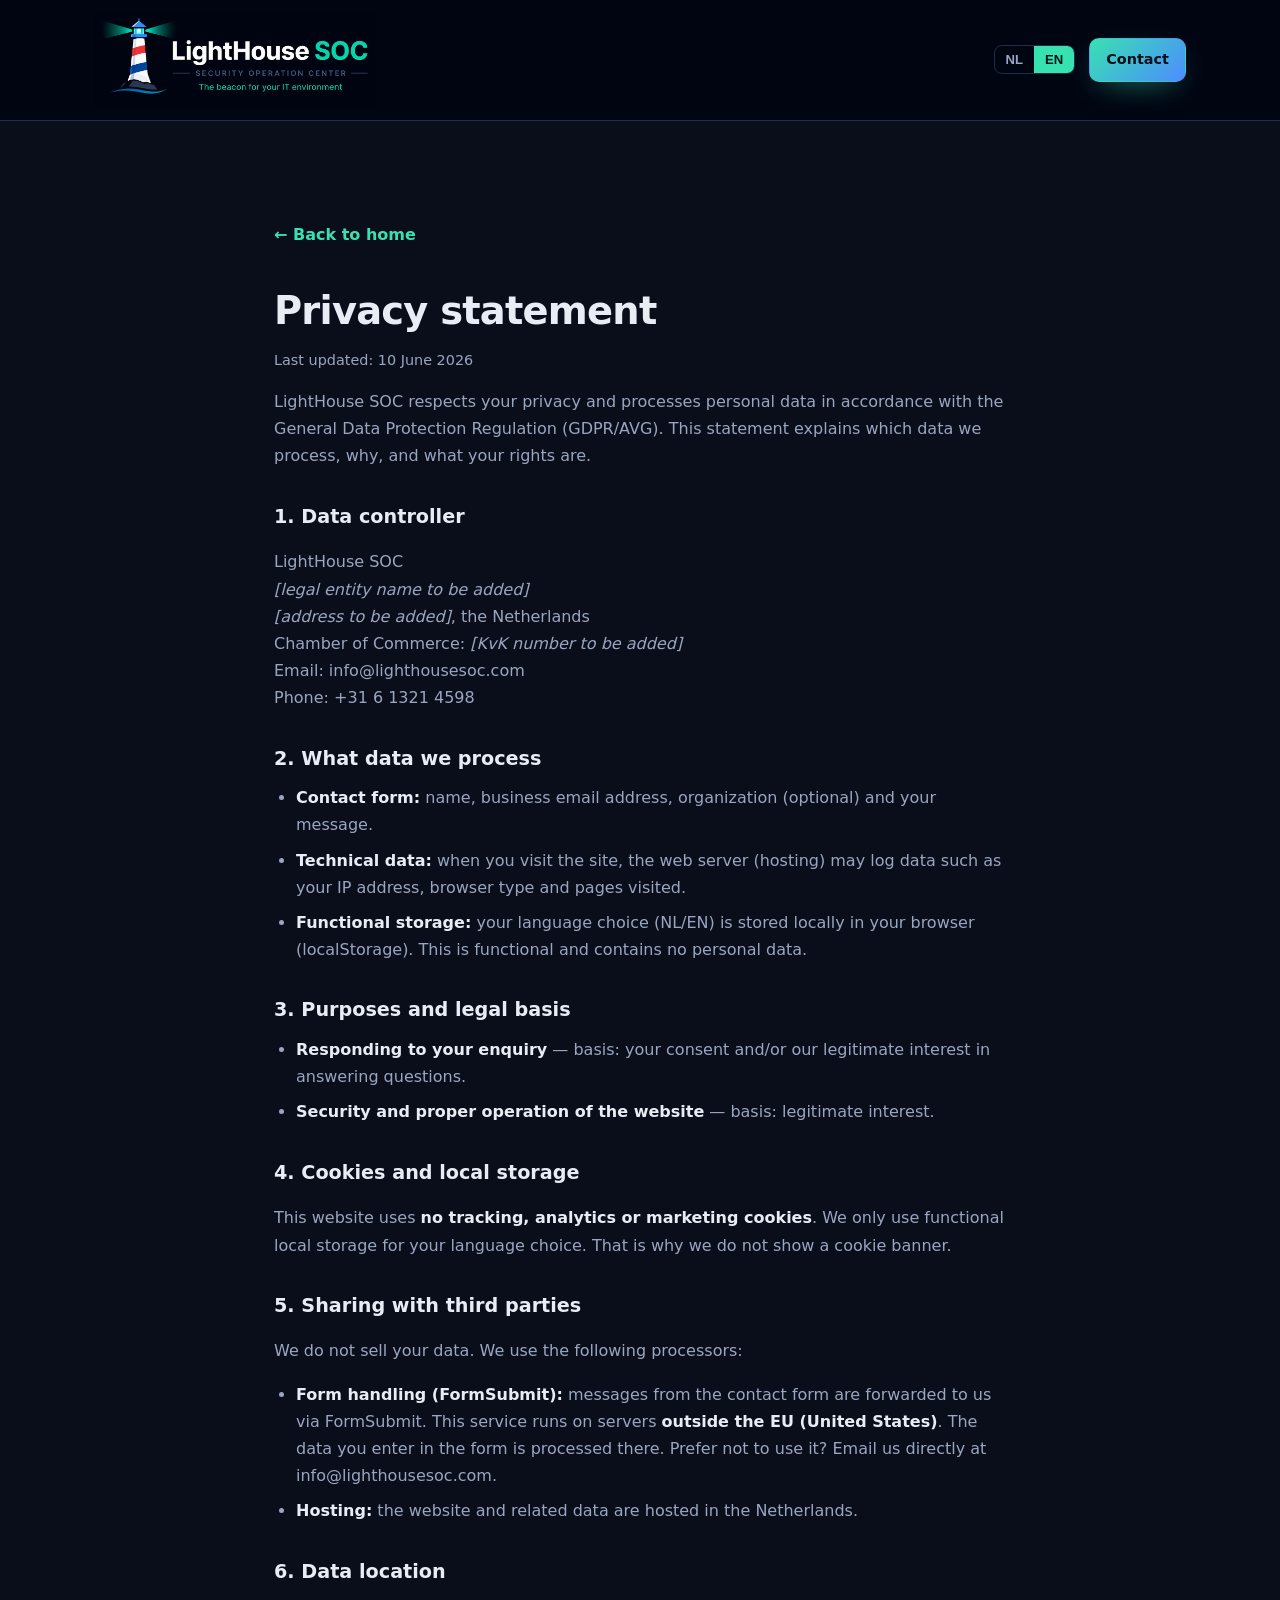
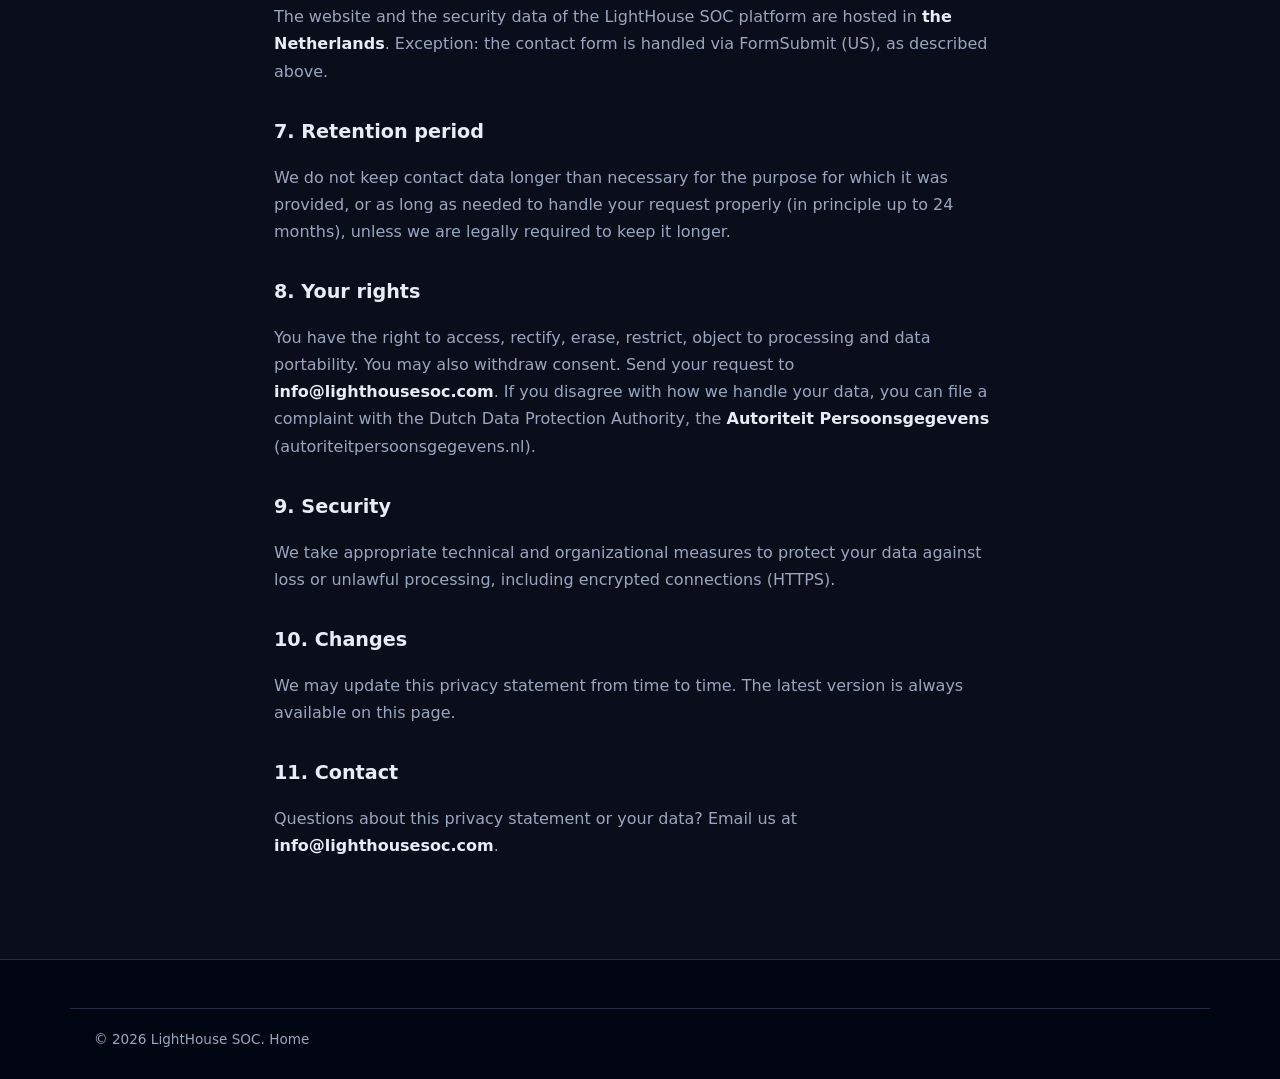
==== privacy.html @ 8f51eb10 "Self-host fonts (drop Google Fonts), add GDPR/AVG privacy page + footer link" ====
<!DOCTYPE html>
<html lang="nl">
<head>
  <meta charset="UTF-8" />
  <meta name="viewport" content="width=device-width, initial-scale=1.0" />
  <title>LightHouse SOC — Privacyverklaring</title>
  <meta name="robots" content="index, follow" />
  <link rel="stylesheet" href="css/styles.css" />
  <link rel="icon" type="image/png" href="assets/icon.png" />
</head>
<body>
  <header class="site-header" id="top">
    <div class="container header-inner">
      <a class="brand" href="index.html" aria-label="LightHouse SOC home">
        <img class="brand-logo" data-logo src="assets/logo-nl.png" alt="LightHouse SOC" />
      </a>
      <div class="header-actions">
        <div class="lang-switch" role="group" aria-label="Taalkeuze / Language">
          <button type="button" data-lang="nl" class="active" aria-pressed="true">NL</button>
          <button type="button" data-lang="en" aria-pressed="false">EN</button>
        </div>
        <a href="index.html#contact" class="btn btn-primary btn-sm">Contact</a>
      </div>
    </div>
  </header>

  <main class="section">
    <div class="container legal">

      <!-- ============ NEDERLANDS ============ -->
      <div data-lang-block="nl">
        <p><a class="legal-back" href="index.html">&larr; Terug naar home</a></p>
        <h1>Privacyverklaring</h1>
        <p class="legal-updated">Laatst bijgewerkt: 10 juni 2026</p>

        <p>LightHouse SOC respecteert je privacy en verwerkt persoonsgegevens in overeenstemming met de Algemene Verordening Gegevensbescherming (AVG/GDPR). In deze verklaring lees je welke gegevens we verwerken, waarom en wat jouw rechten zijn.</p>

        <h2>1. Verwerkingsverantwoordelijke</h2>
        <p>
          LightHouse SOC<br />
          <em>[bedrijfsnaam / rechtsvorm invullen]</em><br />
          <em>[adres invullen]</em>, Nederland<br />
          KvK: <em>[KvK-nummer invullen]</em><br />
          E-mail: info@lighthousesoc.com<br />
          Telefoon: +31 6 1321 4598
        </p>

        <h2>2. Welke gegevens we verwerken</h2>
        <ul>
          <li><strong>Contactformulier:</strong> naam, zakelijk e-mailadres, organisatie (optioneel) en je bericht.</li>
          <li><strong>Technische gegevens:</strong> bij het bezoeken van de site kunnen via de webserver (hosting) gegevens zoals je IP-adres, browsertype en bezochte pagina's worden gelogd.</li>
          <li><strong>Functionele opslag:</strong> je taalkeuze (NL/EN) wordt lokaal in je browser opgeslagen (localStorage). Dit is functioneel en bevat geen persoonsgegevens.</li>
        </ul>

        <h2>3. Doeleinden en grondslag</h2>
        <ul>
          <li><strong>Reageren op je contactverzoek</strong> — grondslag: jouw toestemming en/of ons gerechtvaardigd belang om vragen te beantwoorden.</li>
          <li><strong>Beveiliging en goed functioneren van de website</strong> — grondslag: gerechtvaardigd belang.</li>
        </ul>

        <h2>4. Cookies en lokale opslag</h2>
        <p>Deze website gebruikt <strong>geen tracking-, analyse- of marketingcookies</strong>. We gebruiken alleen functionele lokale opslag voor je taalkeuze. Daarom tonen we geen cookiebanner.</p>

        <h2>5. Delen met derden</h2>
        <p>We verkopen je gegevens niet. We schakelen de volgende verwerkers in:</p>
        <ul>
          <li><strong>Formulierafhandeling (FormSubmit):</strong> berichten uit het contactformulier worden via FormSubmit naar ons doorgestuurd. Deze dienst draait op servers <strong>buiten de EU (Verenigde Staten)</strong>. De gegevens die je in het formulier invult worden daarbij verwerkt. Wil je dit liever niet? Mail ons dan rechtstreeks via info@lighthousesoc.com.</li>
          <li><strong>Hosting:</strong> de website en bijbehorende gegevens worden gehost in Nederland.</li>
        </ul>

        <h2>6. Datalocatie</h2>
        <p>De website en de security-data van het LightHouse SOC-platform worden in <strong>Nederland</strong> gehost. Uitzondering: de afhandeling van het contactformulier verloopt via FormSubmit (VS), zoals hierboven beschreven.</p>

        <h2>7. Bewaartermijn</h2>
        <p>We bewaren contactgegevens niet langer dan nodig voor het doel waarvoor ze zijn verstrekt, of zolang als nodig om je aanvraag goed af te handelen (in beginsel maximaal 24 maanden), tenzij we wettelijk verplicht zijn gegevens langer te bewaren.</p>

        <h2>8. Jouw rechten</h2>
        <p>Je hebt het recht op inzage, rectificatie, verwijdering, beperking van de verwerking, bezwaar en gegevensoverdraagbaarheid. Ook kun je gegeven toestemming intrekken. Stuur je verzoek naar <strong>info@lighthousesoc.com</strong>. Ben je het niet eens met hoe we met je gegevens omgaan? Dan kun je een klacht indienen bij de <strong>Autoriteit Persoonsgegevens</strong> (autoriteitpersoonsgegevens.nl).</p>

        <h2>9. Beveiliging</h2>
        <p>We nemen passende technische en organisatorische maatregelen om je gegevens te beschermen tegen verlies of onrechtmatige verwerking, waaronder versleutelde verbindingen (HTTPS).</p>

        <h2>10. Wijzigingen</h2>
        <p>We kunnen deze privacyverklaring van tijd tot tijd aanpassen. De meest recente versie staat altijd op deze pagina.</p>

        <h2>11. Contact</h2>
        <p>Vragen over deze privacyverklaring of over je gegevens? Mail ons via <strong>info@lighthousesoc.com</strong>.</p>
      </div>

      <!-- ============ ENGLISH ============ -->
      <div data-lang-block="en" style="display:none">
        <p><a class="legal-back" href="index.html">&larr; Back to home</a></p>
        <h1>Privacy statement</h1>
        <p class="legal-updated">Last updated: 10 June 2026</p>

        <p>LightHouse SOC respects your privacy and processes personal data in accordance with the General Data Protection Regulation (GDPR/AVG). This statement explains which data we process, why, and what your rights are.</p>

        <h2>1. Data controller</h2>
        <p>
          LightHouse SOC<br />
          <em>[legal entity name to be added]</em><br />
          <em>[address to be added]</em>, the Netherlands<br />
          Chamber of Commerce: <em>[KvK number to be added]</em><br />
          Email: info@lighthousesoc.com<br />
          Phone: +31 6 1321 4598
        </p>

        <h2>2. What data we process</h2>
        <ul>
          <li><strong>Contact form:</strong> name, business email address, organization (optional) and your message.</li>
          <li><strong>Technical data:</strong> when you visit the site, the web server (hosting) may log data such as your IP address, browser type and pages visited.</li>
          <li><strong>Functional storage:</strong> your language choice (NL/EN) is stored locally in your browser (localStorage). This is functional and contains no personal data.</li>
        </ul>

        <h2>3. Purposes and legal basis</h2>
        <ul>
          <li><strong>Responding to your enquiry</strong> — basis: your consent and/or our legitimate interest in answering questions.</li>
          <li><strong>Security and proper operation of the website</strong> — basis: legitimate interest.</li>
        </ul>

        <h2>4. Cookies and local storage</h2>
        <p>This website uses <strong>no tracking, analytics or marketing cookies</strong>. We only use functional local storage for your language choice. That is why we do not show a cookie banner.</p>

        <h2>5. Sharing with third parties</h2>
        <p>We do not sell your data. We use the following processors:</p>
        <ul>
          <li><strong>Form handling (FormSubmit):</strong> messages from the contact form are forwarded to us via FormSubmit. This service runs on servers <strong>outside the EU (United States)</strong>. The data you enter in the form is processed there. Prefer not to use it? Email us directly at info@lighthousesoc.com.</li>
          <li><strong>Hosting:</strong> the website and related data are hosted in the Netherlands.</li>
        </ul>

        <h2>6. Data location</h2>
        <p>The website and the security data of the LightHouse SOC platform are hosted in <strong>the Netherlands</strong>. Exception: the contact form is handled via FormSubmit (US), as described above.</p>

        <h2>7. Retention period</h2>
        <p>We do not keep contact data longer than necessary for the purpose for which it was provided, or as long as needed to handle your request properly (in principle up to 24 months), unless we are legally required to keep it longer.</p>

        <h2>8. Your rights</h2>
        <p>You have the right to access, rectify, erase, restrict, object to processing and data portability. You may also withdraw consent. Send your request to <strong>info@lighthousesoc.com</strong>. If you disagree with how we handle your data, you can file a complaint with the Dutch Data Protection Authority, the <strong>Autoriteit Persoonsgegevens</strong> (autoriteitpersoonsgegevens.nl).</p>

        <h2>9. Security</h2>
        <p>We take appropriate technical and organizational measures to protect your data against loss or unlawful processing, including encrypted connections (HTTPS).</p>

        <h2>10. Changes</h2>
        <p>We may update this privacy statement from time to time. The latest version is always available on this page.</p>

        <h2>11. Contact</h2>
        <p>Questions about this privacy statement or your data? Email us at <strong>info@lighthousesoc.com</strong>.</p>
      </div>

    </div>
  </main>

  <footer class="site-footer">
    <div class="container footer-bottom">
      <p>&copy; <span id="year">2026</span> LightHouse SOC. <a href="index.html">Home</a></p>
    </div>
  </footer>

  <script>
    (function () {
      var KEY = 'lighthouse-soc-lang';
      function apply(lang) {
        if (lang !== 'nl' && lang !== 'en') lang = 'en';
        document.documentElement.lang = lang;
        document.querySelectorAll('[data-lang-block]').forEach(function (b) {
          b.style.display = b.getAttribute('data-lang-block') === lang ? '' : 'none';
        });
        document.querySelectorAll('.lang-switch button').forEach(function (btn) {
          var active = btn.getAttribute('data-lang') === lang;
          btn.classList.toggle('active', active);
          btn.setAttribute('aria-pressed', String(active));
        });
        document.querySelectorAll('[data-logo]').forEach(function (img) {
          img.setAttribute('src', 'assets/logo-' + lang + '.png');
        });
        try { localStorage.setItem(KEY, lang); } catch (e) {}
      }
      var stored = 'en';
      try { var s = localStorage.getItem(KEY); if (s === 'nl' || s === 'en') stored = s; } catch (e) {}
      document.addEventListener('DOMContentLoaded', function () {
        apply(stored);
        document.querySelectorAll('.lang-switch button').forEach(function (btn) {
          btn.addEventListener('click', function () { apply(btn.getAttribute('data-lang')); });
        });
        var y = document.getElementById('year');
        if (y) y.textContent = String(new Date().getFullYear());
      });
    })();
  </script>
</body>
</html>
---- css/styles.css ----
/* ============================================================
   LightHouse SOC — sales site styles
   ============================================================ */

:root {
  --bg: #0a0e1a;
  --bg-alt: #0e1424;
  --surface: #131a2c;
  --surface-2: #1a2238;
  --border: #232c44;
  --text: #e7ecf5;
  --muted: #9aa6c0;
  --accent: #38e1b0;
  --accent-2: #4c8dff;
  --danger: #ff5d6c;
  --warn: #ffb454;
  --ok: #38e1b0;
  --radius: 14px;
  --radius-sm: 10px;
  --maxw: 1140px;
  --shadow: 0 20px 50px -20px rgba(0, 0, 0, 0.6);
  --font: system-ui, -apple-system, 'Segoe UI', Roboto, Helvetica, Arial, sans-serif;
  --mono: ui-monospace, SFMono-Regular, Menlo, Consolas, 'Liberation Mono', monospace;
}

* { box-sizing: border-box; }

html { scroll-behavior: smooth; }

body {
  margin: 0;
  font-family: var(--font);
  background: var(--bg);
  color: var(--text);
  line-height: 1.6;
  -webkit-font-smoothing: antialiased;
}

img { max-width: 100%; display: block; }

a { color: inherit; text-decoration: none; }

.container {
  width: 100%;
  max-width: var(--maxw);
  margin: 0 auto;
  padding: 0 24px;
}

.accent { color: var(--accent); }
.center { text-align: center; }

/* ===== Buttons ===== */
.btn {
  display: inline-flex;
  align-items: center;
  justify-content: center;
  gap: 8px;
  font-weight: 600;
  font-size: 0.98rem;
  padding: 13px 24px;
  border-radius: var(--radius-sm);
  border: 1px solid transparent;
  cursor: pointer;
  transition: transform 0.15s ease, background 0.2s ease, box-shadow 0.2s ease;
  white-space: nowrap;
}
.btn:active { transform: translateY(1px); }
.btn-sm { padding: 9px 16px; font-size: 0.9rem; }
.btn-block { width: 100%; }

.btn-primary {
  background: linear-gradient(135deg, var(--accent), var(--accent-2));
  color: #05101a;
  box-shadow: 0 10px 30px -12px rgba(56, 225, 176, 0.6);
}
.btn-primary:hover { transform: translateY(-2px); box-shadow: 0 16px 36px -12px rgba(56, 225, 176, 0.7); }

.btn-ghost {
  background: transparent;
  color: var(--text);
  border-color: var(--border);
}
.btn-ghost:hover { border-color: var(--accent); color: var(--accent); }

.btn-whatsapp {
  background: #25d366;
  color: #ffffff;
  margin-top: 22px;
}
.btn-whatsapp:hover { background: #20bd5a; transform: translateY(-2px); box-shadow: 0 14px 32px -12px rgba(37, 211, 102, 0.55); }
.btn-whatsapp .wa-icon { width: 20px; height: 20px; fill: #ffffff; }

/* ===== Header ===== */
.site-header {
  position: sticky;
  top: 0;
  z-index: 50;
  background: #000512;
  backdrop-filter: blur(12px);
  border-bottom: 1px solid var(--border);
}
.header-inner {
  display: flex;
  align-items: center;
  justify-content: space-between;
  height: 120px;
  gap: 20px;
}
.brand { display: flex; align-items: center; gap: 10px; font-weight: 800; font-size: 1.2rem; }
.brand-mark { width: 40px; height: 40px; display: block; flex-shrink: 0; object-fit: contain; }
.brand-logo { height: 94px; width: auto; display: block; }

.main-nav { display: flex; gap: 28px; margin-left: auto; }
.main-nav a { color: var(--muted); font-weight: 500; font-size: 0.95rem; transition: color 0.2s; }
.main-nav a:hover { color: var(--text); }

.header-actions { display: flex; align-items: center; gap: 14px; }

.lang-switch {
  display: flex;
  border: 1px solid var(--border);
  border-radius: 8px;
  overflow: hidden;
}
.lang-switch button {
  background: transparent;
  color: var(--muted);
  border: none;
  padding: 6px 11px;
  font-size: 0.82rem;
  font-weight: 600;
  cursor: pointer;
  transition: background 0.2s, color 0.2s;
}
.lang-switch button.active { background: var(--accent); color: #05101a; }

.nav-toggle {
  display: none;
  flex-direction: column;
  gap: 5px;
  background: none;
  border: none;
  cursor: pointer;
  padding: 6px;
}
.nav-toggle span {
  width: 24px; height: 2px; background: var(--text); border-radius: 2px;
  transition: transform 0.25s, opacity 0.25s;
}

/* ===== Hero ===== */
.hero {
  position: relative;
  overflow: hidden;
  padding: 90px 0 70px;
  background:
    radial-gradient(700px 400px at 80% -10%, rgba(76, 141, 255, 0.18), transparent 60%),
    radial-gradient(600px 400px at 0% 10%, rgba(56, 225, 176, 0.12), transparent 55%);
}
.hero-inner {
  display: grid;
  grid-template-columns: 1.05fr 0.95fr;
  gap: 56px;
  align-items: center;
}
.hero-ai-pill {
  display: inline-flex; align-items: center; gap: 8px;
  font-size: 0.85rem; font-weight: 600;
  padding: 7px 14px; border-radius: 999px;
  background: linear-gradient(120deg, rgba(139, 92, 246, 0.18), rgba(76, 141, 255, 0.14));
  border: 1px solid rgba(139, 92, 246, 0.45);
  color: var(--text); margin-bottom: 18px;
  transition: border-color 0.2s, transform 0.2s, box-shadow 0.2s;
}
.hero-ai-pill:hover { border-color: #8b5cf6; transform: translateY(-1px); box-shadow: 0 8px 24px -10px rgba(139, 92, 246, 0.6); }

.eyebrow {
  display: inline-block;
  font-size: 0.8rem;
  font-weight: 600;
  letter-spacing: 0.08em;
  text-transform: uppercase;
  color: var(--accent);
  margin-bottom: 14px;
}
.hero h1 {
  font-size: clamp(2.1rem, 4.4vw, 3.4rem);
  line-height: 1.08;
  margin: 0 0 18px;
  letter-spacing: -0.02em;
}
.lede { font-size: 1.12rem; color: var(--muted); max-width: 540px; margin: 0 0 28px; }
.hero-cta { display: flex; gap: 14px; flex-wrap: wrap; margin-bottom: 26px; }
.hero-badges { list-style: none; padding: 0; margin: 0; display: flex; flex-wrap: wrap; gap: 18px; color: var(--muted); font-size: 0.92rem; }

/* Dashboard mock */
.dashboard-card {
  background: linear-gradient(160deg, var(--surface), var(--bg-alt));
  border: 1px solid var(--border);
  border-radius: var(--radius);
  box-shadow: var(--shadow);
  overflow: hidden;
}
.dash-head {
  display: flex; align-items: center; gap: 7px;
  padding: 13px 16px; border-bottom: 1px solid var(--border);
  background: rgba(255,255,255,0.02);
}
.dot { width: 11px; height: 11px; border-radius: 50%; }
.dot.red { background: var(--danger); }
.dot.amber { background: var(--warn); }
.dot.green { background: var(--ok); }
.dash-title { margin-left: auto; font-family: var(--mono); font-size: 0.8rem; color: var(--muted); }
.dash-stats { display: grid; grid-template-columns: repeat(3, 1fr); gap: 1px; background: var(--border); }
.dash-stats .stat { background: var(--surface); padding: 18px 16px; display: flex; flex-direction: column; gap: 4px; }
.dash-stats .num { font-size: 1.5rem; font-weight: 700; font-family: var(--mono); }
.dash-stats .lbl { font-size: 0.78rem; color: var(--muted); }
.dash-feed { padding: 12px; display: flex; flex-direction: column; gap: 8px; }
.feed-row {
  display: flex; align-items: center; gap: 12px;
  padding: 10px 12px; border-radius: var(--radius-sm);
  background: var(--surface-2); font-size: 0.86rem;
}
.feed-row .sev { font-family: var(--mono); font-size: 0.7rem; font-weight: 600; padding: 3px 7px; border-radius: 5px; }
.sev-high .sev { background: rgba(255,93,108,0.18); color: var(--danger); }
.sev-med .sev { background: rgba(255,180,84,0.18); color: var(--warn); }
.sev-low .sev { background: rgba(76,141,255,0.18); color: var(--accent-2); }
.sev-info .sev { background: rgba(154,166,192,0.18); color: var(--muted); }
.feed-row .msg { color: var(--text); }

/* ===== Screenshot slider ===== */
.shots { position: relative; }
.shots-frame {
  background: linear-gradient(160deg, var(--surface), var(--bg-alt));
  border: 1px solid var(--border);
  border-radius: var(--radius);
  box-shadow: var(--shadow);
  overflow: hidden;
  position: relative;
  z-index: 1;
}
.shots-bar {
  display: flex; align-items: center; gap: 7px;
  padding: 11px 16px; border-bottom: 1px solid var(--border);
  background: rgba(255,255,255,0.02);
}
.bdot { width: 11px; height: 11px; border-radius: 50%; }
.bdot.red { background: var(--danger); }
.bdot.amber { background: var(--warn); }
.bdot.green { background: var(--ok); }
.shots-title { margin-left: auto; font-family: var(--mono); font-size: 0.8rem; color: var(--muted); }
.shots-viewport { overflow: hidden; position: relative; cursor: pointer; touch-action: pan-y; user-select: none; -webkit-user-select: none; }
.shots-wide .shots-viewport { cursor: zoom-in; }
.shot img { -webkit-user-drag: none; user-drag: none; pointer-events: none; }
.shots-track { display: flex; transition: transform 0.5s cubic-bezier(0.22, 1, 0.36, 1); }
.shot { flex: 0 0 100%; }
.shot img { width: 100%; aspect-ratio: 1.46; object-fit: cover; object-position: top center; display: block; }

/* dots */
.shots-dots { display: flex; justify-content: center; gap: 8px; margin-top: 16px; }
.shots-dots button {
  width: 9px; height: 9px; border-radius: 50%; border: none; padding: 0;
  background: var(--border); cursor: pointer; transition: background 0.2s, transform 0.2s;
}
.shots-dots button.active { background: var(--accent); transform: scale(1.25); }

/* arrows */
.shots-arrow {
  position: absolute; top: 50%; transform: translateY(-50%); z-index: 3;
  width: 44px; height: 44px; border-radius: 50%;
  background: rgba(19,26,44,0.85); color: var(--text);
  border: 1px solid var(--border); cursor: pointer;
  font-size: 1.5rem; line-height: 1; display: flex; align-items: center; justify-content: center;
  backdrop-filter: blur(6px); transition: background 0.2s, border-color 0.2s, transform 0.2s;
}
.shots-arrow:hover { border-color: var(--accent); color: var(--accent); }
.shots-prev { left: -12px; }
.shots-next { right: -12px; }
.shots-prev:hover { transform: translateY(-50%) scale(1.08); }
.shots-next:hover { transform: translateY(-50%) scale(1.08); }

/* hero variant: zoomed-in, stronger tilt, click hints, glow */
.shots-tilt { perspective: 1400px; }
.shots-tilt .shots-frame {
  transform: rotateY(-17deg) rotateX(5deg);
  transition: transform 0.5s ease, box-shadow 0.5s ease;
  box-shadow: 0 44px 80px -28px rgba(0, 0, 0, 0.85);
}
.shots-tilt:hover .shots-frame { transform: rotateY(-9deg) rotateX(3deg); }
.shots-tilt .shots-arrow { display: none; }
/* zoom into the top-left quarter of the hero screenshots so they stay readable */
.shots-tilt .shot img { transform: scale(2); transform-origin: top left; }

/* soft accent glow behind the hero frame */
.shots-tilt::before {
  content: ""; position: absolute; inset: -8% -4%; z-index: 0; pointer-events: none;
  background:
    radial-gradient(55% 55% at 62% 38%, rgba(56, 225, 176, 0.22), transparent 70%),
    radial-gradient(50% 50% at 28% 72%, rgba(76, 141, 255, 0.20), transparent 70%);
  filter: blur(22px);
}

/* hover click hints (left / right) */
.shots-tilt .shots-viewport::before,
.shots-tilt .shots-viewport::after {
  position: absolute; top: 50%; transform: translateY(-50%);
  width: 46px; height: 46px; border-radius: 50%;
  background: rgba(10, 14, 26, 0.55); backdrop-filter: blur(4px);
  color: #fff; font-size: 2rem; line-height: 1;
  display: flex; align-items: center; justify-content: center;
  opacity: 0; transition: opacity 0.25s; pointer-events: none; z-index: 2;
}
.shots-tilt .shots-viewport::before { content: "\2039"; left: 12px; }
.shots-tilt .shots-viewport::after { content: "\203A"; right: 12px; }
.shots-tilt:hover .shots-viewport::before,
.shots-tilt:hover .shots-viewport::after { opacity: 0.85; }

/* demo (wide) variant */
.shots-wide { max-width: 940px; margin: 0 auto; }
.shots-wide + .center { margin-top: 44px; }

/* per-slide caption */
.shots-caption { text-align: center; margin-top: 20px; }
.shots-caption-title { display: block; font-weight: 700; font-size: 1.1rem; color: var(--text); }
.shots-caption-desc { display: block; color: var(--muted); font-size: 0.95rem; margin-top: 4px; }
.shots-hint { text-align: center; color: var(--muted); font-size: 0.82rem; margin: 10px 0 0; opacity: 0.8; }

/* Lightbox */
.lightbox {
  position: fixed; inset: 0; z-index: 100;
  display: none; align-items: center; justify-content: center;
  background: rgba(3, 6, 14, 0.92); backdrop-filter: blur(6px);
  padding: 24px;
}
.lightbox.open { display: flex; }
.lb-figure { margin: 0; max-width: 1100px; width: 100%; display: flex; flex-direction: column; align-items: center; gap: 16px; }
.lb-img {
  max-width: 100%; max-height: 78vh; width: auto; height: auto;
  border-radius: var(--radius); border: 1px solid var(--border);
  box-shadow: 0 30px 80px -20px rgba(0, 0, 0, 0.8);
}
.lb-cap { text-align: center; }
.lb-title { display: block; font-weight: 700; font-size: 1.15rem; color: var(--text); }
.lb-desc { display: block; color: var(--muted); font-size: 0.95rem; margin-top: 4px; }
.lb-close {
  position: absolute; top: 18px; right: 22px; z-index: 2;
  width: 44px; height: 44px; border-radius: 50%; cursor: pointer;
  background: rgba(255, 255, 255, 0.08); border: 1px solid var(--border);
  color: var(--text); font-size: 1.8rem; line-height: 1;
}
.lb-close:hover { background: rgba(255, 255, 255, 0.16); }
.lb-arrow {
  position: absolute; top: 50%; transform: translateY(-50%); z-index: 2;
  width: 52px; height: 52px; border-radius: 50%; cursor: pointer;
  background: rgba(255, 255, 255, 0.08); border: 1px solid var(--border);
  color: var(--text); font-size: 2rem; line-height: 1;
  display: flex; align-items: center; justify-content: center;
}
.lb-arrow:hover { background: rgba(255, 255, 255, 0.16); border-color: var(--accent); color: var(--accent); }
.lb-prev { left: 18px; }
.lb-next { right: 18px; }
@media (max-width: 600px) {
  .lb-arrow { width: 42px; height: 42px; font-size: 1.6rem; }
  .lb-prev { left: 8px; } .lb-next { right: 8px; }
  .lb-img { max-height: 70vh; }
}

/* ===== NIS2 highlight band ===== */
.nis2-inner {
  display: flex; align-items: center; gap: 28px; flex-wrap: wrap;
  background: linear-gradient(120deg, rgba(56, 225, 176, 0.12), rgba(76, 141, 255, 0.10));
  border: 1px solid rgba(56, 225, 176, 0.35);
  border-radius: var(--radius);
  padding: 30px 36px;
}
.nis2-badge {
  font-family: var(--mono); font-weight: 700; font-size: 1.7rem; letter-spacing: 0.02em;
  color: #05101a; background: linear-gradient(135deg, var(--accent), var(--accent-2));
  padding: 14px 20px; border-radius: 12px; flex-shrink: 0;
}
.nis2-text { flex: 1; min-width: 260px; }
.nis2-text h2 { margin: 0 0 6px; font-size: 1.5rem; letter-spacing: -0.01em; }
.nis2-text p { margin: 0; color: var(--muted); font-size: 1rem; }
.nis2-inner .btn { flex-shrink: 0; }
@media (max-width: 640px) {
  .nis2-inner { padding: 26px; }
  .nis2-inner .btn { width: 100%; }
}

/* Made in Holland band */
.made-inner {
  background: linear-gradient(120deg, rgba(174, 28, 40, 0.10), rgba(33, 70, 139, 0.12));
  border-color: rgba(76, 141, 255, 0.30);
}
.made-badge {
  background: var(--surface-2);
  border: 1px solid var(--border);
  font-size: 2rem; line-height: 1; padding: 10px 16px;
}

/* AI summary band */
.ai-inner {
  background: linear-gradient(120deg, rgba(139, 92, 246, 0.16), rgba(56, 225, 176, 0.10));
  border-color: rgba(139, 92, 246, 0.40);
}
.ai-badge {
  background: linear-gradient(135deg, #8b5cf6, var(--accent-2));
  color: #fff;
}
.ai-optin {
  display: inline-flex; align-items: center; gap: 10px; margin: 16px 0 0;
  font-size: 0.85rem; color: var(--muted); line-height: 1.4;
  background: rgba(139, 92, 246, 0.12); border: 1px solid rgba(139, 92, 246, 0.38);
  padding: 8px 14px 8px 12px; border-radius: 999px;
}
.ai-optin strong { color: var(--text); font-weight: 700; }
.ai-optin-toggle {
  flex-shrink: 0; width: 32px; height: 18px; border-radius: 999px;
  background: var(--border); position: relative; border: 1px solid rgba(255, 255, 255, 0.08);
}
.ai-optin-toggle::after {
  content: ""; position: absolute; top: 2px; left: 2px;
  width: 12px; height: 12px; border-radius: 50%; background: var(--muted);
}

/* ===== Trust bar ===== */
.trustbar { border-top: 1px solid var(--border); border-bottom: 1px solid var(--border); background: var(--bg-alt); }
.trust-inner { padding: 26px 24px; text-align: center; }
.trust-label { color: var(--muted); font-size: 0.85rem; margin: 0 0 14px; }
.trust-logos { list-style: none; display: flex; flex-wrap: wrap; justify-content: center; gap: 14px 36px; margin: 0; padding: 0; }
.trust-logos li { font-family: var(--mono); font-weight: 500; color: var(--text); opacity: 0.7; font-size: 0.95rem; }

/* ===== Sections ===== */
.section { padding: 84px 0; }
.section-alt { background: var(--bg-alt); }
.section-head { max-width: 680px; margin: 0 auto 48px; text-align: center; }
.section-head h2 { font-size: clamp(1.7rem, 3vw, 2.4rem); margin: 0 0 14px; letter-spacing: -0.02em; }
.section-head p { color: var(--muted); font-size: 1.05rem; margin: 0; }

/* ===== Features ===== */
.feature-grid { display: flex; flex-wrap: wrap; justify-content: center; gap: 20px; }
.feature {
  flex: 1 1 250px; max-width: 340px;
  background: var(--surface);
  border: 1px solid var(--border);
  border-radius: var(--radius);
  padding: 28px 24px;
  transition: transform 0.2s, border-color 0.2s;
}
.feature:hover { transform: translateY(-4px); border-color: var(--accent); }
.feature-icon { font-size: 1.8rem; margin-bottom: 14px; }
.feature h3 { margin: 0 0 8px; font-size: 1.15rem; }
.feature p { margin: 0; color: var(--muted); font-size: 0.96rem; }

/* ===== Steps ===== */
.steps { list-style: none; padding: 0; margin: 0; display: grid; grid-template-columns: repeat(3, 1fr); gap: 26px; counter-reset: step; }
.step { position: relative; background: var(--surface); border: 1px solid var(--border); border-radius: var(--radius); padding: 30px 24px; }
.step-num {
  display: inline-flex; align-items: center; justify-content: center;
  width: 42px; height: 42px; border-radius: 50%;
  background: linear-gradient(135deg, var(--accent), var(--accent-2));
  color: #05101a; font-weight: 800; font-size: 1.1rem; margin-bottom: 16px;
}
.step h3 { margin: 0 0 8px; font-size: 1.15rem; }
.step p { margin: 0; color: var(--muted); font-size: 0.96rem; }

/* ===== Stats ===== */
.stats-section { padding: 64px 0; }
.stats-grid { display: grid; grid-template-columns: repeat(4, 1fr); gap: 24px; text-align: center; }
.big-stat { display: flex; flex-direction: column; gap: 6px; }
.big-stat .num { font-size: clamp(2rem, 4vw, 2.8rem); font-weight: 800; font-family: var(--mono);
  background: linear-gradient(135deg, var(--accent), var(--accent-2)); -webkit-background-clip: text; background-clip: text; color: transparent; }
.big-stat .lbl { color: var(--muted); font-size: 0.92rem; }

/* ===== Integrations ===== */
.integration-grid { list-style: none; padding: 0; margin: 0; display: grid; grid-template-columns: repeat(6, 1fr); gap: 14px; }
.integration-grid li {
  background: var(--surface); border: 1px solid var(--border); border-radius: var(--radius-sm);
  padding: 18px 12px; text-align: center; font-weight: 500; color: var(--text); font-size: 0.92rem;
  transition: border-color 0.2s, transform 0.2s;
}
.integration-grid li:hover { border-color: var(--accent); transform: translateY(-2px); }

/* ===== Pricing ===== */
.pricing-grid { display: grid; grid-template-columns: repeat(4, 1fr); gap: 20px; align-items: stretch; }
.pricing-note { text-align: center; color: var(--muted); font-size: 0.9rem; margin: 32px auto 0; max-width: 720px; }
.plan {
  position: relative; background: var(--surface); border: 1px solid var(--border);
  border-radius: var(--radius); padding: 32px 26px; display: flex; flex-direction: column;
}
.plan-featured { border-color: var(--accent); box-shadow: 0 20px 50px -24px rgba(56,225,176,0.5); transform: translateY(-8px); }
.plan-tag {
  position: absolute; top: -13px; left: 50%; transform: translateX(-50%);
  background: linear-gradient(135deg, var(--accent), var(--accent-2)); color: #05101a;
  font-size: 0.75rem; font-weight: 700; padding: 5px 14px; border-radius: 20px;
}
.plan h3 { margin: 0 0 8px; font-size: 1.3rem; }
.plan-price { margin: 0 0 6px; display: flex; align-items: baseline; gap: 6px; }
.plan-price .amount { font-size: 2rem; font-weight: 800; }
.plan-price .per { color: var(--muted); font-size: 0.92rem; }
.plan-desc { color: var(--muted); font-size: 0.95rem; margin: 0 0 20px; min-height: 44px; }
.plan-features { list-style: none; padding: 0; margin: 0 0 24px; display: flex; flex-direction: column; gap: 10px; flex: 1; }
.plan-features li { position: relative; padding-left: 26px; color: var(--text); font-size: 0.95rem; }
.plan-features li::before { content: "✓"; position: absolute; left: 0; color: var(--accent); font-weight: 700; }

/* ===== Demo placeholder ===== */
.demo-inner { text-align: center; }
.demo-placeholder {
  height: 280px; border: 2px dashed var(--border); border-radius: var(--radius);
  background:
    repeating-linear-gradient(45deg, rgba(255,255,255,0.015) 0 12px, transparent 12px 24px),
    var(--surface);
  display: flex; align-items: center; justify-content: center; margin: 0 auto 30px; max-width: 880px;
}
.demo-badge {
  font-family: var(--mono); font-weight: 600; color: var(--muted);
  border: 1px solid var(--border); padding: 10px 18px; border-radius: 30px; background: var(--bg-alt);
}

/* ===== Contact ===== */
.contact-inner { display: grid; grid-template-columns: 1fr 1fr; gap: 48px; align-items: start; }
.contact-copy h2 { font-size: clamp(1.6rem, 2.6vw, 2.2rem); margin: 0 0 14px; }
.contact-copy p { color: var(--muted); margin: 0 0 24px; }
.contact-points { list-style: none; padding: 0; margin: 0; display: flex; flex-direction: column; gap: 12px; }
.contact-points li { color: var(--text); font-size: 1rem; }
.contact-points a { transition: color 0.2s; }
.contact-points a:hover { color: var(--accent); }
.contact-points .wa-link:hover { color: #25d366; }

/* Floating WhatsApp button */
.wa-float {
  position: fixed;
  right: 22px;
  bottom: 22px;
  z-index: 60;
  width: 56px;
  height: 56px;
  border-radius: 50%;
  background: #25d366;
  border: 2px solid rgba(255, 255, 255, 0.18);
  display: flex;
  align-items: center;
  justify-content: center;
  box-shadow: 0 12px 30px -8px rgba(0, 0, 0, 0.55), 0 6px 18px -6px rgba(37, 211, 102, 0.6);
  transition: transform 0.2s ease, box-shadow 0.2s ease;
}
.wa-float:hover { transform: scale(1.08); box-shadow: 0 16px 36px -8px rgba(0, 0, 0, 0.6), 0 8px 22px -6px rgba(37, 211, 102, 0.75); }
.wa-float .wa-icon { width: 30px; height: 30px; fill: #fff; }

.contact-form {
  background: var(--surface); border: 1px solid var(--border);
  border-radius: var(--radius); padding: 28px;
}
.field { margin-bottom: 16px; }
.field label { display: block; font-size: 0.9rem; font-weight: 500; margin-bottom: 7px; color: var(--text); }
.field input, .field textarea {
  width: 100%; background: var(--bg); border: 1px solid var(--border); border-radius: var(--radius-sm);
  padding: 12px 14px; color: var(--text); font-family: var(--font); font-size: 0.96rem;
  transition: border-color 0.2s, box-shadow 0.2s;
}
.field input:focus, .field textarea:focus {
  outline: none; border-color: var(--accent); box-shadow: 0 0 0 3px rgba(56,225,176,0.15);
}
.field input.invalid, .field textarea.invalid { border-color: var(--danger); }
.field textarea { resize: vertical; }
.form-status { margin: 14px 0 0; font-size: 0.92rem; min-height: 1.2em; }
.form-status.success { color: var(--accent); }
.form-status.error { color: var(--danger); }
.form-note { margin: 12px 0 0; font-size: 0.82rem; color: var(--muted); }

/* ===== Legal / privacy page ===== */
.legal { max-width: 780px; }
.legal h1 { font-size: clamp(1.8rem, 4vw, 2.4rem); margin: 0 0 6px; letter-spacing: -0.02em; }
.legal h2 { font-size: 1.2rem; margin: 32px 0 10px; }
.legal p, .legal li { color: var(--muted); line-height: 1.7; }
.legal strong { color: var(--text); }
.legal ul { padding-left: 22px; margin: 0 0 12px; }
.legal li { margin-bottom: 8px; }
.legal a { color: var(--accent); }
.legal-updated { font-size: 0.9rem; margin-top: 0; }
.legal-back { display: inline-block; margin-bottom: 16px; font-weight: 600; }

/* ===== Footer ===== */
.site-footer { background: #000512; border-top: 1px solid var(--border); padding: 48px 0 28px; }
.footer-inner { display: flex; justify-content: space-between; gap: 32px; flex-wrap: wrap; margin-bottom: 32px; }
.footer-brand { display: flex; flex-direction: column; gap: 6px; max-width: 320px; }
.footer-logo { width: 300px; max-width: 100%; height: auto; display: block; }
.footer-brand p { color: var(--muted); margin: 6px 0 0; font-size: 0.92rem; }
.footer-nav { display: flex; gap: 24px; flex-wrap: wrap; align-items: flex-start; }
.footer-nav a { color: var(--muted); font-size: 0.95rem; transition: color 0.2s; }
.footer-nav a:hover { color: var(--text); }
.footer-bottom { border-top: 1px solid var(--border); padding-top: 20px; }
.footer-bottom p { color: var(--muted); font-size: 0.85rem; margin: 0; }

/* ===== Responsive ===== */
@media (max-width: 1080px) {
  .pricing-grid { grid-template-columns: repeat(2, 1fr); }
  .plan-featured { transform: none; }
}

@media (max-width: 900px) {
  .hero-inner { grid-template-columns: 1fr; gap: 40px; }
  .hero-visual { order: -1; }
  .steps { grid-template-columns: 1fr; }
  .feature { flex-basis: 100%; max-width: 420px; }
  .stats-grid { grid-template-columns: repeat(2, 1fr); }
  .integration-grid { grid-template-columns: repeat(3, 1fr); }
  .contact-inner { grid-template-columns: 1fr; }
  .plan-featured { transform: none; }
}

@media (max-width: 720px) {
  .main-nav { display: none; }
  .nav-toggle { display: flex; }
  .header-actions .btn-primary { display: none; }
  .header-inner { height: 76px; }
  .brand-logo { height: 52px; }
  .site-header.nav-open .main-nav {
    display: flex; position: absolute; top: 76px; left: 0; right: 0;
    flex-direction: column; gap: 0; background: var(--bg); border-bottom: 1px solid var(--border); padding: 8px 0;
  }
  .site-header.nav-open .main-nav a { padding: 14px 24px; }
  .section { padding: 60px 0; }
  .hero { padding: 56px 0 50px; }
}

@media (max-width: 400px) {
  .brand-logo { height: 46px; }
}

@media (max-width: 640px) {
  .pricing-grid { grid-template-columns: 1fr; }
}

@media (max-width: 480px) {
  .stats-grid, .integration-grid { grid-template-columns: repeat(2, 1fr); }
}

@media (prefers-reduced-motion: reduce) {
  * { scroll-behavior: auto !important; transition: none !important; }
}
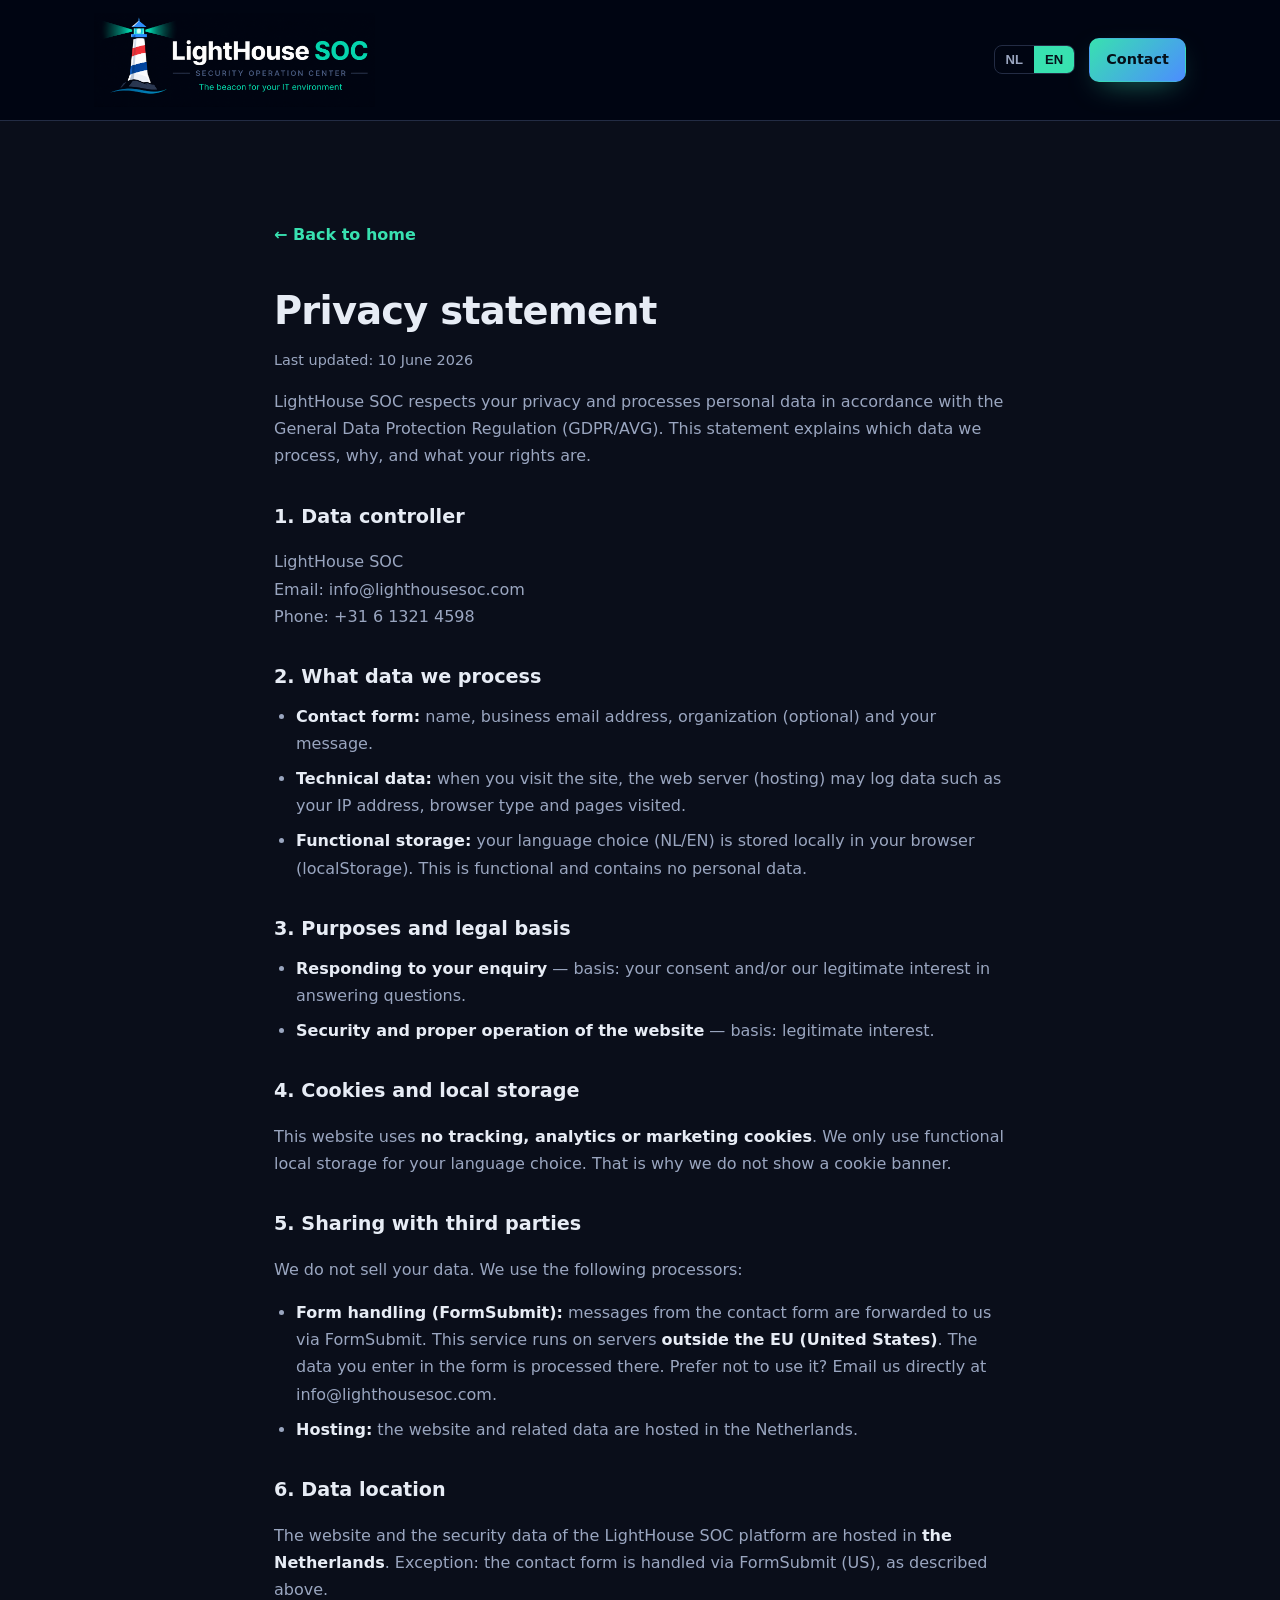
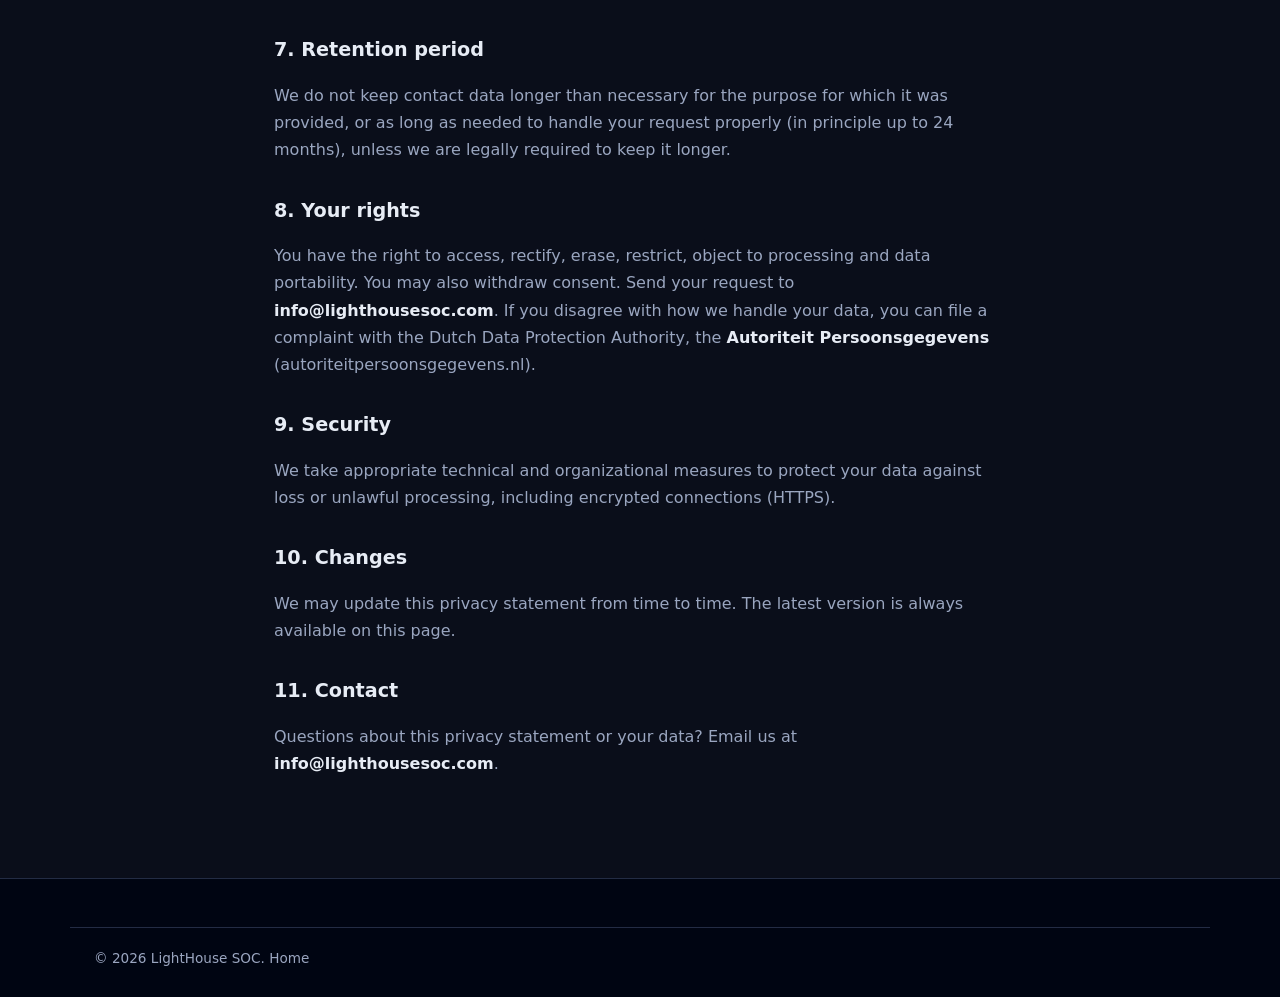
==== commit 426b77eb: "Remove NL hero badge, update EN made-in-Holland title, drop legal-detail placeholders in privacy" ====
--- a/privacy.html
+++ b/privacy.html
@@ -5,6 +5,7 @@
   <meta name="viewport" content="width=device-width, initial-scale=1.0" />
   <title>LightHouse SOC — Privacyverklaring</title>
   <meta name="robots" content="index, follow" />
+  <link rel="canonical" href="https://lighthousesoc.com/privacy.html" />
   <link rel="stylesheet" href="css/styles.css" />
   <link rel="icon" type="image/png" href="assets/icon.png" />
 </head>
@@ -38,9 +39,6 @@
         <h2>1. Verwerkingsverantwoordelijke</h2>
         <p>
           LightHouse SOC<br />
-          <em>[bedrijfsnaam / rechtsvorm invullen]</em><br />
-          <em>[adres invullen]</em>, Nederland<br />
-          KvK: <em>[KvK-nummer invullen]</em><br />
           E-mail: info@lighthousesoc.com<br />
           Telefoon: +31 6 1321 4598
         </p>
@@ -98,9 +96,6 @@
         <h2>1. Data controller</h2>
         <p>
           LightHouse SOC<br />
-          <em>[legal entity name to be added]</em><br />
-          <em>[address to be added]</em>, the Netherlands<br />
-          Chamber of Commerce: <em>[KvK number to be added]</em><br />
           Email: info@lighthousesoc.com<br />
           Phone: +31 6 1321 4598
         </p>
--- a/css/styles.css
+++ b/css/styles.css
@@ -441,7 +441,7 @@
 /* ===== Features ===== */
 .feature-grid { display: flex; flex-wrap: wrap; justify-content: center; gap: 20px; }
 .feature {
-  flex: 1 1 250px; max-width: 340px;
+  flex: 0 1 255px;
   background: var(--surface);
   border: 1px solid var(--border);
   border-radius: var(--radius);
@@ -569,6 +569,29 @@
 .form-status.error { color: var(--danger); }
 .form-note { margin: 12px 0 0; font-size: 0.82rem; color: var(--muted); }
 
+/* ===== Landing page (SEO) ===== */
+.lp { max-width: 860px; }
+.breadcrumb { font-size: 0.85rem; color: var(--muted); margin: 0 0 20px; }
+.breadcrumb a { color: var(--muted); }
+.breadcrumb a:hover { color: var(--accent); }
+.lp h1 { font-size: clamp(2rem, 4.5vw, 3rem); line-height: 1.1; margin: 0 0 16px; letter-spacing: -0.02em; }
+.lp-lead { font-size: 1.15rem; color: var(--text); margin: 0 0 18px; }
+.lp h2 { font-size: clamp(1.4rem, 2.6vw, 1.8rem); margin: 40px 0 12px; letter-spacing: -0.01em; }
+.lp p { color: var(--muted); line-height: 1.75; }
+.lp ul { padding-left: 22px; }
+.lp li { color: var(--muted); line-height: 1.7; margin-bottom: 8px; }
+.lp li strong { color: var(--text); }
+.lp-cta { margin: 36px 0; display: flex; gap: 14px; flex-wrap: wrap; }
+
+/* FAQ accordion */
+.faq { margin: 8px 0 0; }
+.faq-item { border: 1px solid var(--border); border-radius: var(--radius-sm); background: var(--surface); margin-bottom: 10px; padding: 0 18px; }
+.faq-item summary { cursor: pointer; padding: 16px 0; font-weight: 600; color: var(--text); list-style: none; display: flex; justify-content: space-between; align-items: center; gap: 12px; }
+.faq-item summary::-webkit-details-marker { display: none; }
+.faq-item summary::after { content: "+"; color: var(--accent); font-size: 1.4rem; line-height: 1; flex-shrink: 0; }
+.faq-item[open] summary::after { content: "\2212"; }
+.faq-item .faq-a { padding: 0 0 16px; color: var(--muted); line-height: 1.7; }
+
 /* ===== Legal / privacy page ===== */
 .legal { max-width: 780px; }
 .legal h1 { font-size: clamp(1.8rem, 4vw, 2.4rem); margin: 0 0 6px; letter-spacing: -0.02em; }
